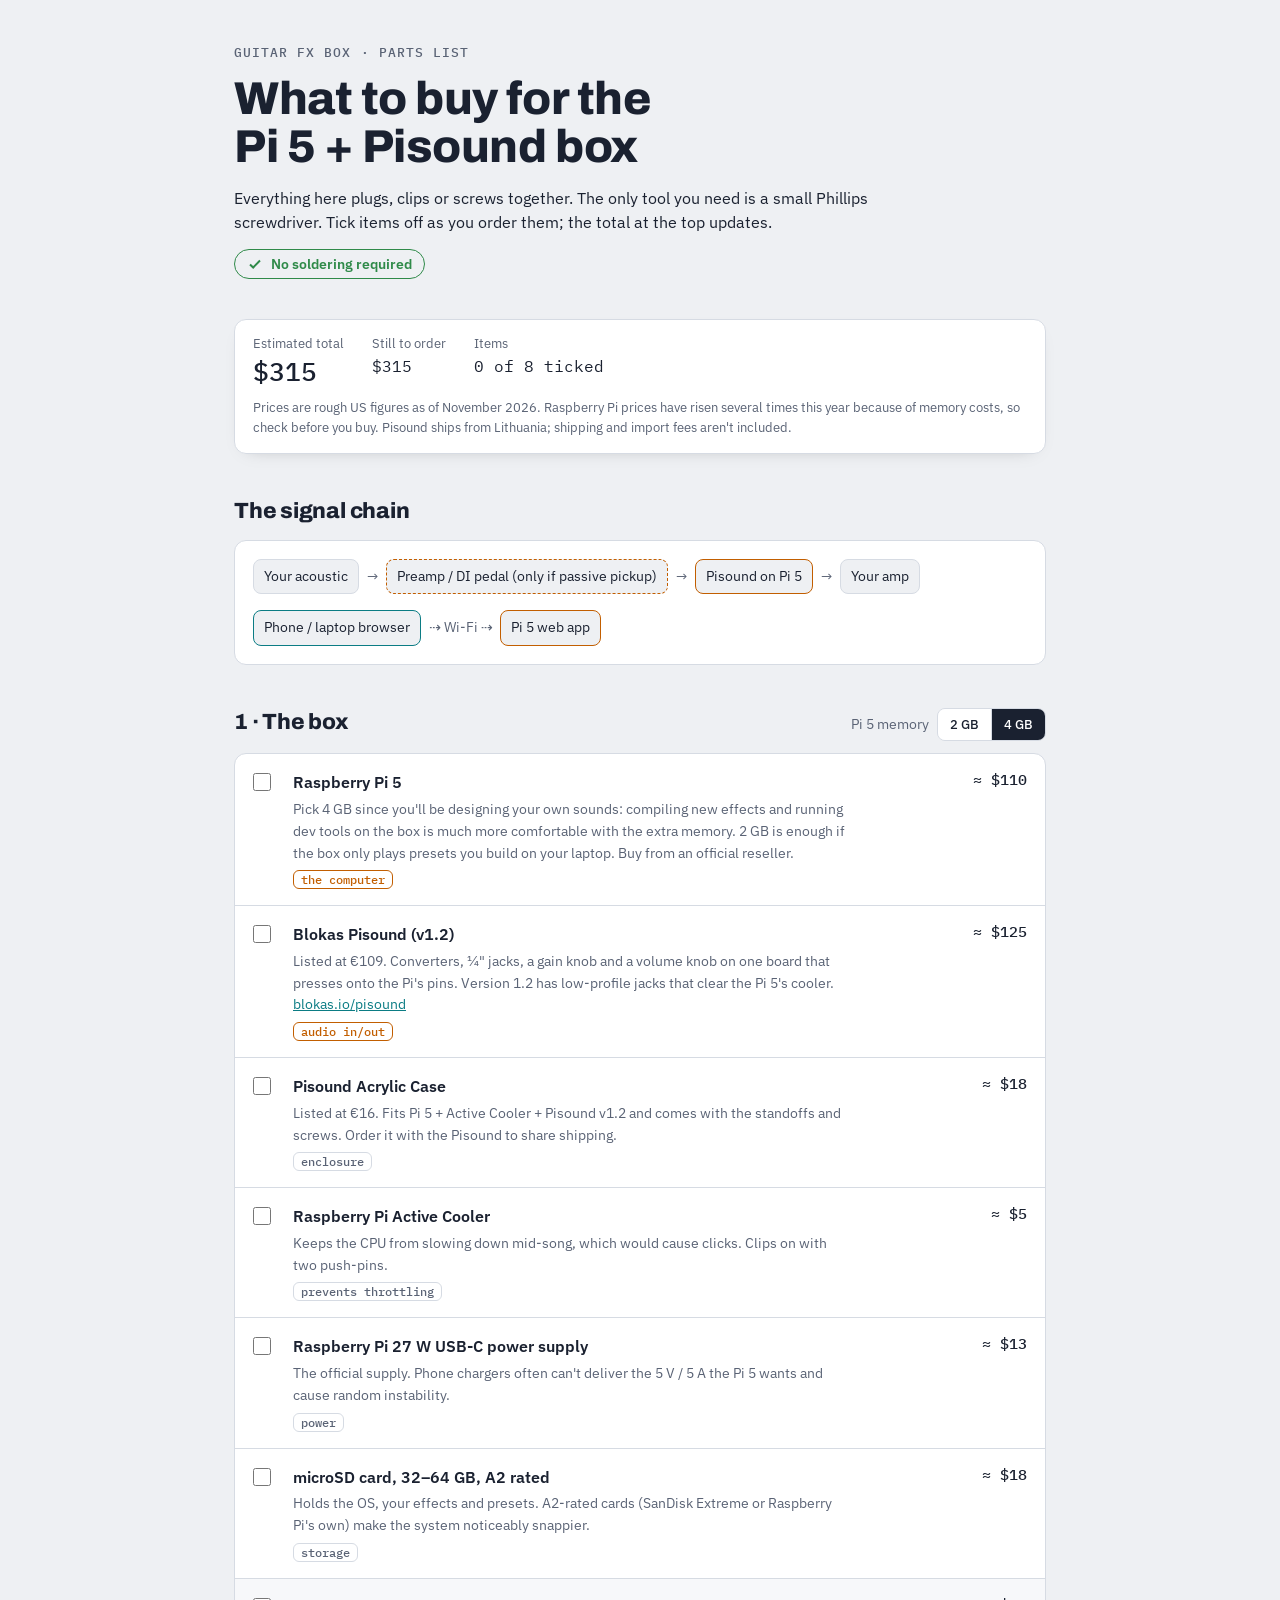
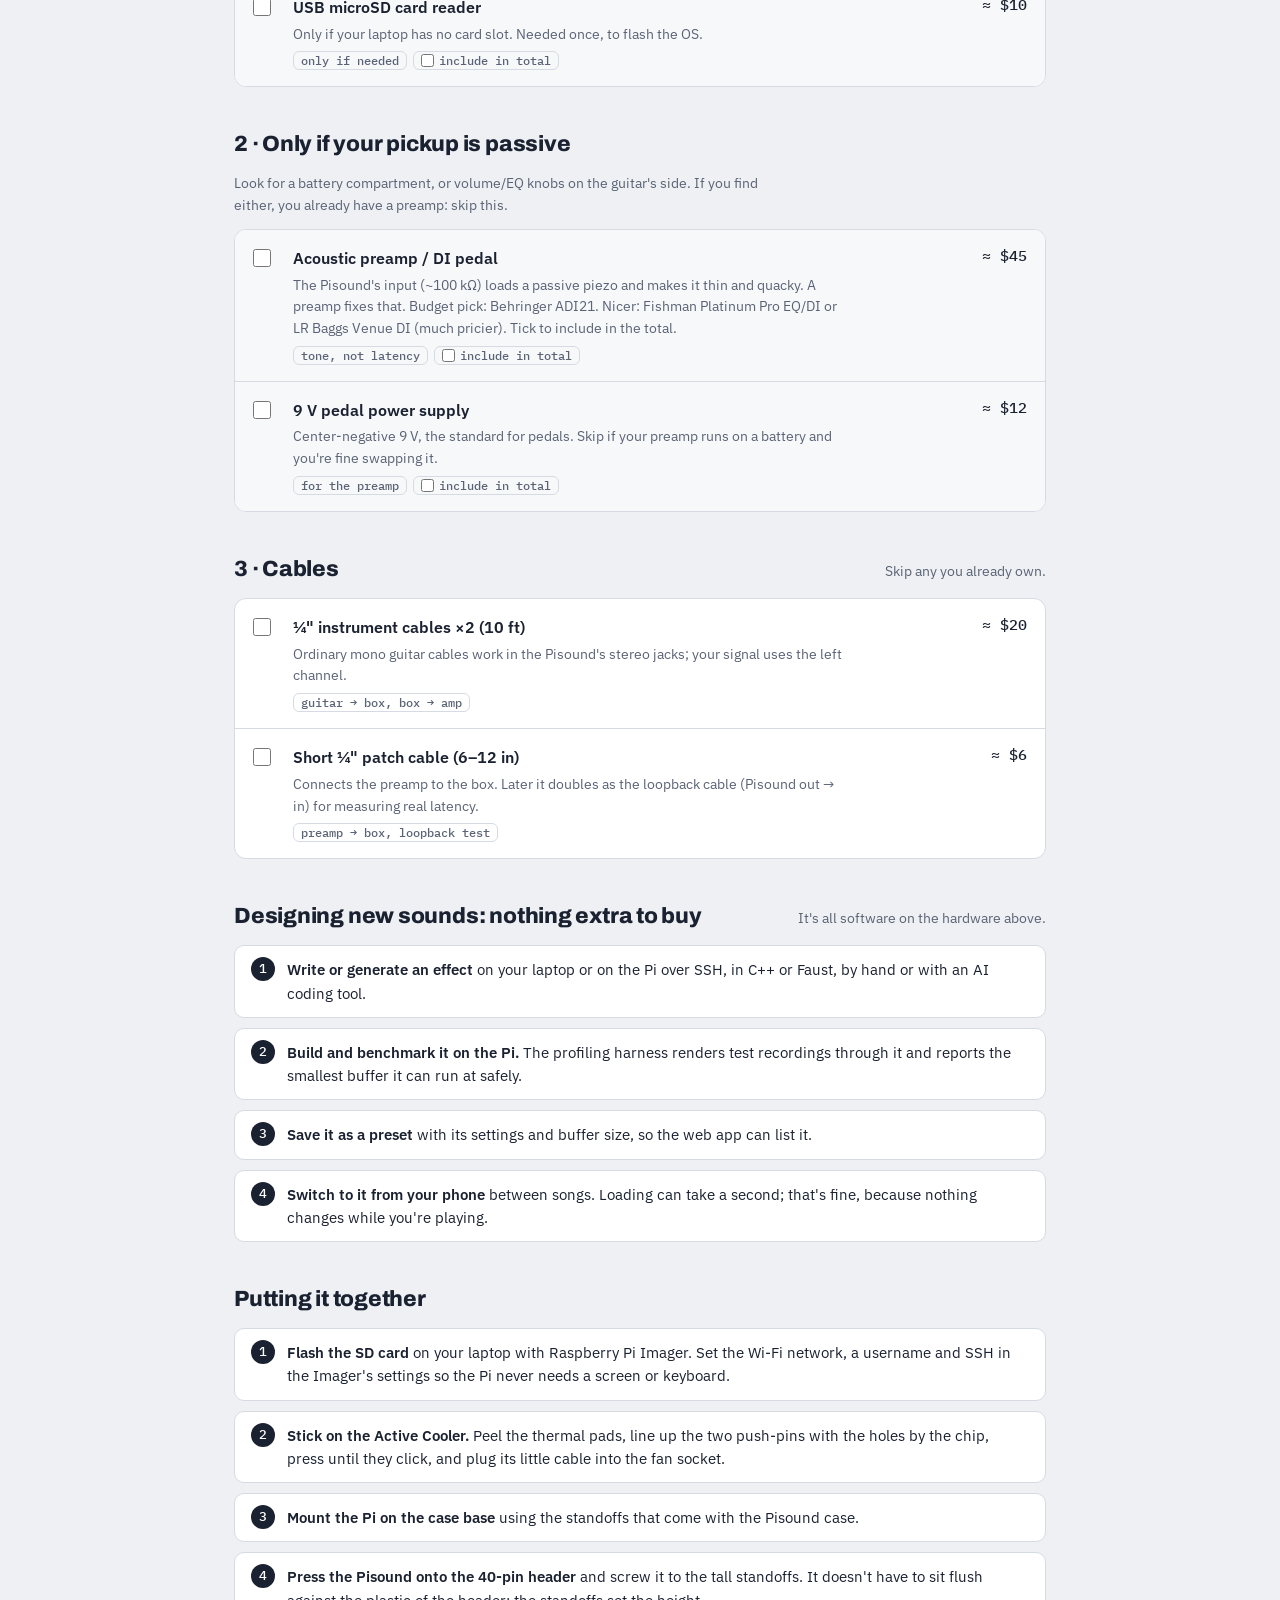
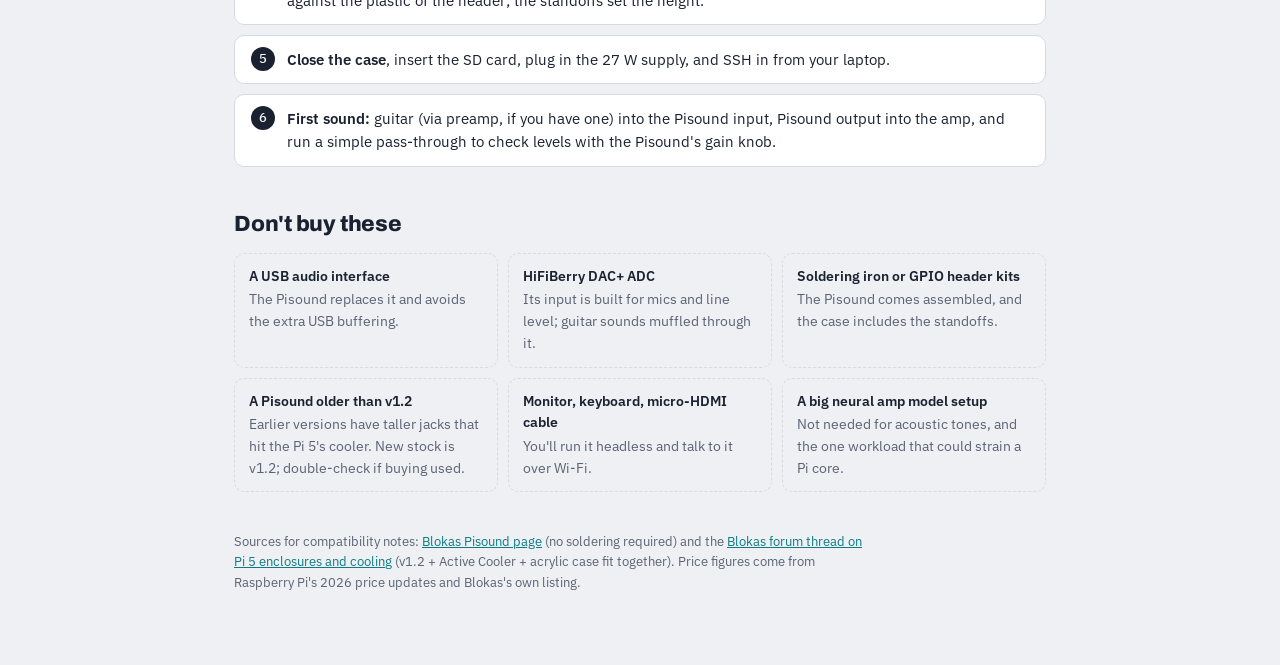
==== explainers/shopping-list.html @ a65448cc "Add planning explainer pages (latency, effect compute cost, shopping list) Co-Authored-By: Claude Op" ====
<!DOCTYPE html>
<html lang="en">
<head>
<meta charset="utf-8">
<meta name="viewport" content="width=device-width, initial-scale=1">
<title>Guitar FX Box Shopping List</title>
<link rel="preconnect" href="https://fonts.googleapis.com">
<link rel="preconnect" href="https://fonts.gstatic.com" crossorigin>
<link href="https://fonts.googleapis.com/css2?family=Archivo:wght@600;800&family=IBM+Plex+Mono:wght@400;500&family=IBM+Plex+Sans:wght@400;500;600&display=swap" rel="stylesheet">
<style>
/* Layout idea: a parts list / bill of materials. One column, grouped rows with a check-off box,
   a running total pinned at the top. Same palette as the latency notes: amber = signal path. */
:root {
  --bg: #eef0f3;
  --panel: #ffffff;
  --ink: #1a2130;
  --mute: #5a6375;
  --rule: #d6dbe3;
  --signal: #c25e00;
  --control: #0b7c84;
  --good: #2f8a49;
  --bad: #c62f2f;
  --display: "Archivo", "Helvetica Neue", Arial, sans-serif;
  --body: "IBM Plex Sans", "Segoe UI", system-ui, sans-serif;
  --mono: "IBM Plex Mono", ui-monospace, Menlo, monospace;
  color-scheme: light;
}
@media (prefers-color-scheme: dark) {
  :root:not([data-theme="light"]) {
    --bg: #10141b; --panel: #171d27; --ink: #e6e9ef; --mute: #98a1b3; --rule: #2a3242;
    --signal: #f29b38; --control: #42c3cb; --good: #6cc784; --bad: #ff6b6b; color-scheme: dark;
  }
}
:root[data-theme="dark"] {
  --bg: #10141b; --panel: #171d27; --ink: #e6e9ef; --mute: #98a1b3; --rule: #2a3242;
  --signal: #f29b38; --control: #42c3cb; --good: #6cc784; --bad: #ff6b6b; color-scheme: dark;
}
* { box-sizing: border-box; }
html, body { margin: 0; }
body { background: var(--bg); color: var(--ink); font: 16px/1.55 var(--body); -webkit-font-smoothing: antialiased; }
main { max-width: 860px; margin: 0 auto; padding: 44px 24px 72px; display: grid; gap: 40px; }
@media (max-width: 520px) { main { padding: 26px 16px 56px; gap: 32px; } }
h1, h2 { font-family: var(--display); margin: 0; text-wrap: balance; letter-spacing: -0.01em; }
h1 { font-size: clamp(32px, 5.5vw, 46px); font-weight: 800; line-height: 1.05; }
h2 { font-size: 22px; font-weight: 800; }
p { margin: 0; max-width: 66ch; }
.kicker { font: 500 13px var(--mono); color: var(--mute); text-transform: uppercase; letter-spacing: .08em; }
.mono { font-family: var(--mono); font-variant-numeric: tabular-nums; }
header { display: grid; gap: 14px; }
.badge {
  display: inline-flex; align-items: center; gap: 8px; width: fit-content;
  font: 600 14px var(--body); color: var(--good);
  border: 1.5px solid var(--good); border-radius: 999px; padding: 5px 12px;
}
.badge svg { width: 16px; height: 16px; }

.summary {
  position: sticky; top: 0; z-index: 2;
  background: var(--panel); border: 1px solid var(--rule); border-radius: 12px;
  padding: 14px 18px; display: flex; flex-wrap: wrap; gap: 10px 28px; align-items: baseline;
  box-shadow: 0 6px 18px -14px rgba(0,0,0,.35);
}
.summary .total { font: 500 26px var(--mono); }
.summary .lbl { font-size: 13px; color: var(--mute); }
.summary .stat { display: grid; }
.summary .note { font-size: 13px; color: var(--mute); flex-basis: 100%; }

section { display: grid; gap: 12px; }
.sec-head { display: flex; justify-content: space-between; align-items: baseline; gap: 12px; flex-wrap: wrap; }
.sec-head p { font-size: 14px; color: var(--mute); }
.list { background: var(--panel); border: 1px solid var(--rule); border-radius: 12px; overflow: hidden; }
.item {
  display: grid; grid-template-columns: 26px 1fr auto; gap: 4px 14px; padding: 16px 18px;
  border-top: 1px solid var(--rule); align-items: start;
}
.item:first-child { border-top: 0; }
.item input { width: 18px; height: 18px; margin: 3px 0 0; accent-color: var(--signal); cursor: pointer; }
.item .name { font-weight: 600; }
.item .name label { cursor: pointer; }
.item .price { font: 500 15px var(--mono); text-align: right; white-space: nowrap; font-variant-numeric: tabular-nums; }
.item .why { grid-column: 2 / 4; font-size: 14px; color: var(--mute); max-width: 70ch; }
.item .why a { color: var(--control); }
.item .tags { grid-column: 2 / 4; display: flex; flex-wrap: wrap; gap: 6px; margin-top: 2px; }
.tag { font: 500 12px var(--mono); border: 1px solid var(--rule); border-radius: 6px; padding: 1px 7px; color: var(--mute); }
.tag.key { color: var(--signal); border-color: var(--signal); }
.item.bought .name, .item.bought .price { text-decoration: line-through; color: var(--mute); }
.item.optional { background: color-mix(in srgb, var(--bg) 45%, var(--panel)); }

.choice { display: flex; gap: 8px; flex-wrap: wrap; align-items: center; font-size: 14px; color: var(--mute); }
.seg { display: inline-flex; border: 1px solid var(--rule); border-radius: 8px; overflow: hidden; }
.seg button { font: 500 13px var(--body); color: var(--ink); background: var(--panel); border: 0; border-right: 1px solid var(--rule); padding: 7px 12px; cursor: pointer; }
.seg button:last-child { border-right: 0; }
.seg button[aria-pressed="true"] { background: var(--ink); color: var(--panel); }
button:focus-visible, input:focus-visible, a:focus-visible { outline: 2px solid var(--control); outline-offset: 2px; }

.chain {
  background: var(--panel); border: 1px solid var(--rule); border-radius: 12px; padding: 18px;
  display: flex; flex-wrap: wrap; align-items: center; gap: 8px; font-size: 14px;
}
.node { border: 1.5px solid var(--rule); border-radius: 8px; padding: 6px 10px; background: var(--bg); white-space: nowrap; }
.node.buy { border-color: var(--signal); }
.node.opt { border-style: dashed; border-color: var(--signal); }
.arrow { color: var(--mute); }

ol.steps { margin: 0; padding: 0; list-style: none; counter-reset: s; display: grid; gap: 10px; }
ol.steps li {
  counter-increment: s; background: var(--panel); border: 1px solid var(--rule); border-radius: 10px;
  padding: 12px 16px 12px 52px; position: relative; font-size: 15px;
}
ol.steps li::before {
  content: counter(s); position: absolute; left: 16px; top: 11px; width: 24px; height: 24px; border-radius: 50%;
  background: var(--ink); color: var(--panel); font: 500 13px/24px var(--mono); text-align: center;
}
ol.steps b { font-weight: 600; }
.skip { display: grid; grid-template-columns: repeat(auto-fit, minmax(240px, 1fr)); gap: 10px; }
.skip div { border: 1px dashed var(--rule); border-radius: 10px; padding: 12px 14px; font-size: 14px; color: var(--mute); }
.skip b { color: var(--ink); display: block; font-weight: 600; margin-bottom: 2px; }
footer { font-size: 13px; color: var(--mute); max-width: 80ch; }
footer a { color: var(--control); }
@media (prefers-reduced-motion: no-preference) { .item { transition: background .2s; } }
</style>
</head>
<body>
<main>

<header>
  <div class="kicker">Guitar FX box · parts list</div>
  <h1>What to buy for the Pi 5 + Pisound box</h1>
  <p>Everything here plugs, clips or screws together. The only tool you need is a small Phillips screwdriver. Tick items off as you order them; the total at the top updates.</p>
  <span class="badge"><svg viewBox="0 0 16 16" fill="none" stroke="currentColor" stroke-width="2"><path d="M3 8.5l3.2 3L13 4.5"/></svg>No soldering required</span>
</header>

<div class="summary" aria-live="polite">
  <div class="stat"><span class="lbl">Estimated total</span><span class="total" id="total">$0</span></div>
  <div class="stat"><span class="lbl">Still to order</span><span class="mono" id="left">$0</span></div>
  <div class="stat"><span class="lbl">Items</span><span class="mono" id="count">0 of 0 ticked</span></div>
  <span class="note">Prices are rough US figures as of November 2026. Raspberry Pi prices have risen several times this year because of memory costs, so check before you buy. Pisound ships from Lithuania; shipping and import fees aren't included.</span>
</div>

<section>
  <div class="sec-head"><h2>The signal chain</h2></div>
  <div class="chain" aria-label="Signal chain">
    <span class="node">Your acoustic</span><span class="arrow">→</span>
    <span class="node opt">Preamp / DI pedal (only if passive pickup)</span><span class="arrow">→</span>
    <span class="node buy">Pisound on Pi 5</span><span class="arrow">→</span>
    <span class="node">Your amp</span>
    <span class="arrow" style="flex-basis:100%"></span>
    <span class="node" style="border-color:var(--control)">Phone / laptop browser</span><span class="arrow">⇢ Wi-Fi ⇢</span><span class="node buy">Pi 5 web app</span>
  </div>
</section>

<section>
  <div class="sec-head">
    <h2>1 · The box</h2>
    <div class="choice"><span>Pi 5 memory</span>
      <div class="seg" id="ram" role="group" aria-label="Raspberry Pi 5 memory size">
        <button type="button" data-ram="2" aria-pressed="false">2 GB</button>
        <button type="button" data-ram="4" aria-pressed="true">4 GB</button>
      </div>
    </div>
  </div>
  <div class="list" id="core"></div>
</section>

<section>
  <div class="sec-head">
    <h2>2 · Only if your pickup is passive</h2>
    <p>Look for a battery compartment, or volume/EQ knobs on the guitar's side. If you find either, you already have a preamp: skip this.</p>
  </div>
  <div class="list" id="pre"></div>
</section>

<section>
  <div class="sec-head"><h2>3 · Cables</h2><p>Skip any you already own.</p></div>
  <div class="list" id="cables"></div>
</section>

<section>
  <div class="sec-head"><h2>Designing new sounds: nothing extra to buy</h2><p>It's all software on the hardware above.</p></div>
  <ol class="steps">
    <li><b>Write or generate an effect</b> on your laptop or on the Pi over SSH, in C++ or Faust, by hand or with an AI coding tool.</li>
    <li><b>Build and benchmark it on the Pi.</b> The profiling harness renders test recordings through it and reports the smallest buffer it can run at safely.</li>
    <li><b>Save it as a preset</b> with its settings and buffer size, so the web app can list it.</li>
    <li><b>Switch to it from your phone</b> between songs. Loading can take a second; that's fine, because nothing changes while you're playing.</li>
  </ol>
</section>

<section>
  <div class="sec-head"><h2>Putting it together</h2></div>
  <ol class="steps">
    <li><b>Flash the SD card</b> on your laptop with Raspberry Pi Imager. Set the Wi-Fi network, a username and SSH in the Imager's settings so the Pi never needs a screen or keyboard.</li>
    <li><b>Stick on the Active Cooler.</b> Peel the thermal pads, line up the two push-pins with the holes by the chip, press until they click, and plug its little cable into the fan socket.</li>
    <li><b>Mount the Pi on the case base</b> using the standoffs that come with the Pisound case.</li>
    <li><b>Press the Pisound onto the 40-pin header</b> and screw it to the tall standoffs. It doesn't have to sit flush against the plastic of the header; the standoffs set the height.</li>
    <li><b>Close the case</b>, insert the SD card, plug in the 27 W supply, and SSH in from your laptop.</li>
    <li><b>First sound:</b> guitar (via preamp, if you have one) into the Pisound input, Pisound output into the amp, and run a simple pass-through to check levels with the Pisound's gain knob.</li>
  </ol>
</section>

<section>
  <div class="sec-head"><h2>Don't buy these</h2></div>
  <div class="skip">
    <div><b>A USB audio interface</b>The Pisound replaces it and avoids the extra USB buffering.</div>
    <div><b>HiFiBerry DAC+ ADC</b>Its input is built for mics and line level; guitar sounds muffled through it.</div>
    <div><b>Soldering iron or GPIO header kits</b>The Pisound comes assembled, and the case includes the standoffs.</div>
    <div><b>A Pisound older than v1.2</b>Earlier versions have taller jacks that hit the Pi 5's cooler. New stock is v1.2; double-check if buying used.</div>
    <div><b>Monitor, keyboard, micro-HDMI cable</b>You'll run it headless and talk to it over Wi-Fi.</div>
    <div><b>A big neural amp model setup</b>Not needed for acoustic tones, and the one workload that could strain a Pi core.</div>
  </div>
</section>

<footer>Sources for compatibility notes: <a href="https://blokas.io/pisound/">Blokas Pisound page</a> (no soldering required) and the <a href="https://community.blokas.io/t/pisound-pi-5-whats-the-latest-on-enclosures-and-cooling/5827">Blokas forum thread on Pi 5 enclosures and cooling</a> (v1.2 + Active Cooler + acrylic case fit together). Price figures come from Raspberry Pi's 2026 price updates and Blokas's own listing.</footer>
</main>

<script>
(() => {
  const ITEMS = {
    core: [
      { id: 'pi', name: 'Raspberry Pi 5', price: { 2: 77.5, 4: 110 }, tags: ['the computer', 'key'],
        why: 'Pick 4 GB since you\'ll be designing your own sounds: compiling new effects and running dev tools on the box is much more comfortable with the extra memory. 2 GB is enough if the box only plays presets you build on your laptop. Buy from an official reseller.' },
      { id: 'pisound', name: 'Blokas Pisound (v1.2)', price: 125, tags: ['audio in/out', 'key'],
        why: 'Listed at €109. Converters, ¼" jacks, a gain knob and a volume knob on one board that presses onto the Pi\'s pins. Version 1.2 has low-profile jacks that clear the Pi 5\'s cooler. <a href="https://blokas.io/pisound/">blokas.io/pisound</a>' },
      { id: 'case', name: 'Pisound Acrylic Case', price: 18, tags: ['enclosure'],
        why: 'Listed at €16. Fits Pi 5 + Active Cooler + Pisound v1.2 and comes with the standoffs and screws. Order it with the Pisound to share shipping.' },
      { id: 'cooler', name: 'Raspberry Pi Active Cooler', price: 5, tags: ['prevents throttling'],
        why: 'Keeps the CPU from slowing down mid-song, which would cause clicks. Clips on with two push-pins.' },
      { id: 'psu', name: 'Raspberry Pi 27 W USB-C power supply', price: 13, tags: ['power'],
        why: 'The official supply. Phone chargers often can\'t deliver the 5 V / 5 A the Pi 5 wants and cause random instability.' },
      { id: 'sd', name: 'microSD card, 32–64 GB, A2 rated', price: 18, tags: ['storage'],
        why: 'Holds the OS, your effects and presets. A2-rated cards (SanDisk Extreme or Raspberry Pi\'s own) make the system noticeably snappier.' },
      { id: 'reader', name: 'USB microSD card reader', price: 10, tags: ['only if needed'], optional: true,
        why: 'Only if your laptop has no card slot. Needed once, to flash the OS.' }
    ],
    pre: [
      { id: 'preamp', name: 'Acoustic preamp / DI pedal', price: 45, tags: ['tone, not latency'], optional: true, off: true,
        why: 'The Pisound\'s input (~100 kΩ) loads a passive piezo and makes it thin and quacky. A preamp fixes that. Budget pick: Behringer ADI21. Nicer: Fishman Platinum Pro EQ/DI or LR Baggs Venue DI (much pricier). Tick to include in the total.' },
      { id: 'pedalpsu', name: '9 V pedal power supply', price: 12, tags: ['for the preamp'], optional: true, off: true,
        why: 'Center-negative 9 V, the standard for pedals. Skip if your preamp runs on a battery and you\'re fine swapping it.' }
    ],
    cables: [
      { id: 'inst', name: '¼" instrument cables ×2 (10 ft)', price: 20, tags: ['guitar → box, box → amp'],
        why: 'Ordinary mono guitar cables work in the Pisound\'s stereo jacks; your signal uses the left channel.' },
      { id: 'patch', name: 'Short ¼" patch cable (6–12 in)', price: 6, tags: ['preamp → box, loopback test'],
        why: 'Connects the preamp to the box. Later it doubles as the loopback cable (Pisound out → in) for measuring real latency.' }
    ]
  };

  let ram = 4;
  let state = {};
  try { state = JSON.parse(localStorage.getItem('fxbox-shop') || '{}'); } catch (e) { state = {}; }
  try { const r = localStorage.getItem('fxbox-ram'); if (r) ram = +r; } catch (e) {}
  const save = () => { try { localStorage.setItem('fxbox-shop', JSON.stringify(state)); localStorage.setItem('fxbox-ram', String(ram)); } catch (e) {} };

  const priceOf = it => typeof it.price === 'object' ? it.price[ram] : it.price;
  const money = v => '$' + (Math.round(v * 100) / 100).toFixed(v % 1 ? 2 : 0);

  // included: optional items with off:true are excluded from the total unless ticked as "include"
  function included(it) {
    if (it.off) return !!(state[it.id] && state[it.id].inc);
    if (it.id === 'reader') return !!(state[it.id] && state[it.id].inc);
    return true;
  }

  function render() {
    for (const [sec, items] of Object.entries(ITEMS)) {
      const el = document.getElementById(sec); el.innerHTML = '';
      for (const it of items) {
        const st = state[it.id] || {};
        const row = document.createElement('div');
        row.className = 'item' + (st.bought ? ' bought' : '') + (it.optional ? ' optional' : '');
        const tags = it.tags.filter(t => t !== 'key').map(t => `<span class="tag${it.tags.includes('key') ? ' key' : ''}">${t}</span>`).join('');
        const incCtl = it.optional
          ? `<span class="tag" style="cursor:pointer"><label><input type="checkbox" data-inc="${it.id}" ${st.inc ? 'checked' : ''} style="width:13px;height:13px;margin:0 5px 0 0;vertical-align:-2px">include in total</label></span>`
          : '';
        row.innerHTML = `
          <input type="checkbox" id="b-${it.id}" data-bought="${it.id}" ${st.bought ? 'checked' : ''} aria-label="Bought: ${it.name}">
          <div class="name"><label for="b-${it.id}">${it.name}</label></div>
          <div class="price">≈ ${money(priceOf(it))}</div>
          <div class="why">${it.why}</div>
          <div class="tags">${tags}${incCtl}</div>`;
        el.appendChild(row);
      }
    }
    document.querySelectorAll('[data-bought]').forEach(cb => cb.addEventListener('change', e => {
      const id = e.target.dataset.bought; state[id] = Object.assign({}, state[id], { bought: e.target.checked });
      // ticking an optional item as bought also includes it
      if (e.target.checked) state[id].inc = true;
      save(); render();
    }));
    document.querySelectorAll('[data-inc]').forEach(cb => cb.addEventListener('change', e => {
      const id = e.target.dataset.inc; state[id] = Object.assign({}, state[id], { inc: e.target.checked }); save(); totals();
    }));
    totals();
  }

  function totals() {
    let tot = 0, left = 0, n = 0, done = 0;
    for (const items of Object.values(ITEMS)) for (const it of items) {
      if (!included(it)) continue;
      const p = priceOf(it); tot += p; n++;
      if (state[it.id] && state[it.id].bought) done++; else left += p;
    }
    document.getElementById('total').textContent = money(tot);
    document.getElementById('left').textContent = money(left);
    document.getElementById('count').textContent = `${done} of ${n} ticked`;
  }

  const seg = document.getElementById('ram');
  const syncSeg = () => seg.querySelectorAll('button').forEach(b => b.setAttribute('aria-pressed', String(+b.dataset.ram === ram)));
  seg.querySelectorAll('button').forEach(b => b.addEventListener('click', () => { ram = +b.dataset.ram; syncSeg(); save(); render(); }));
  syncSeg(); render();
})();
</script>
</body>
</html>
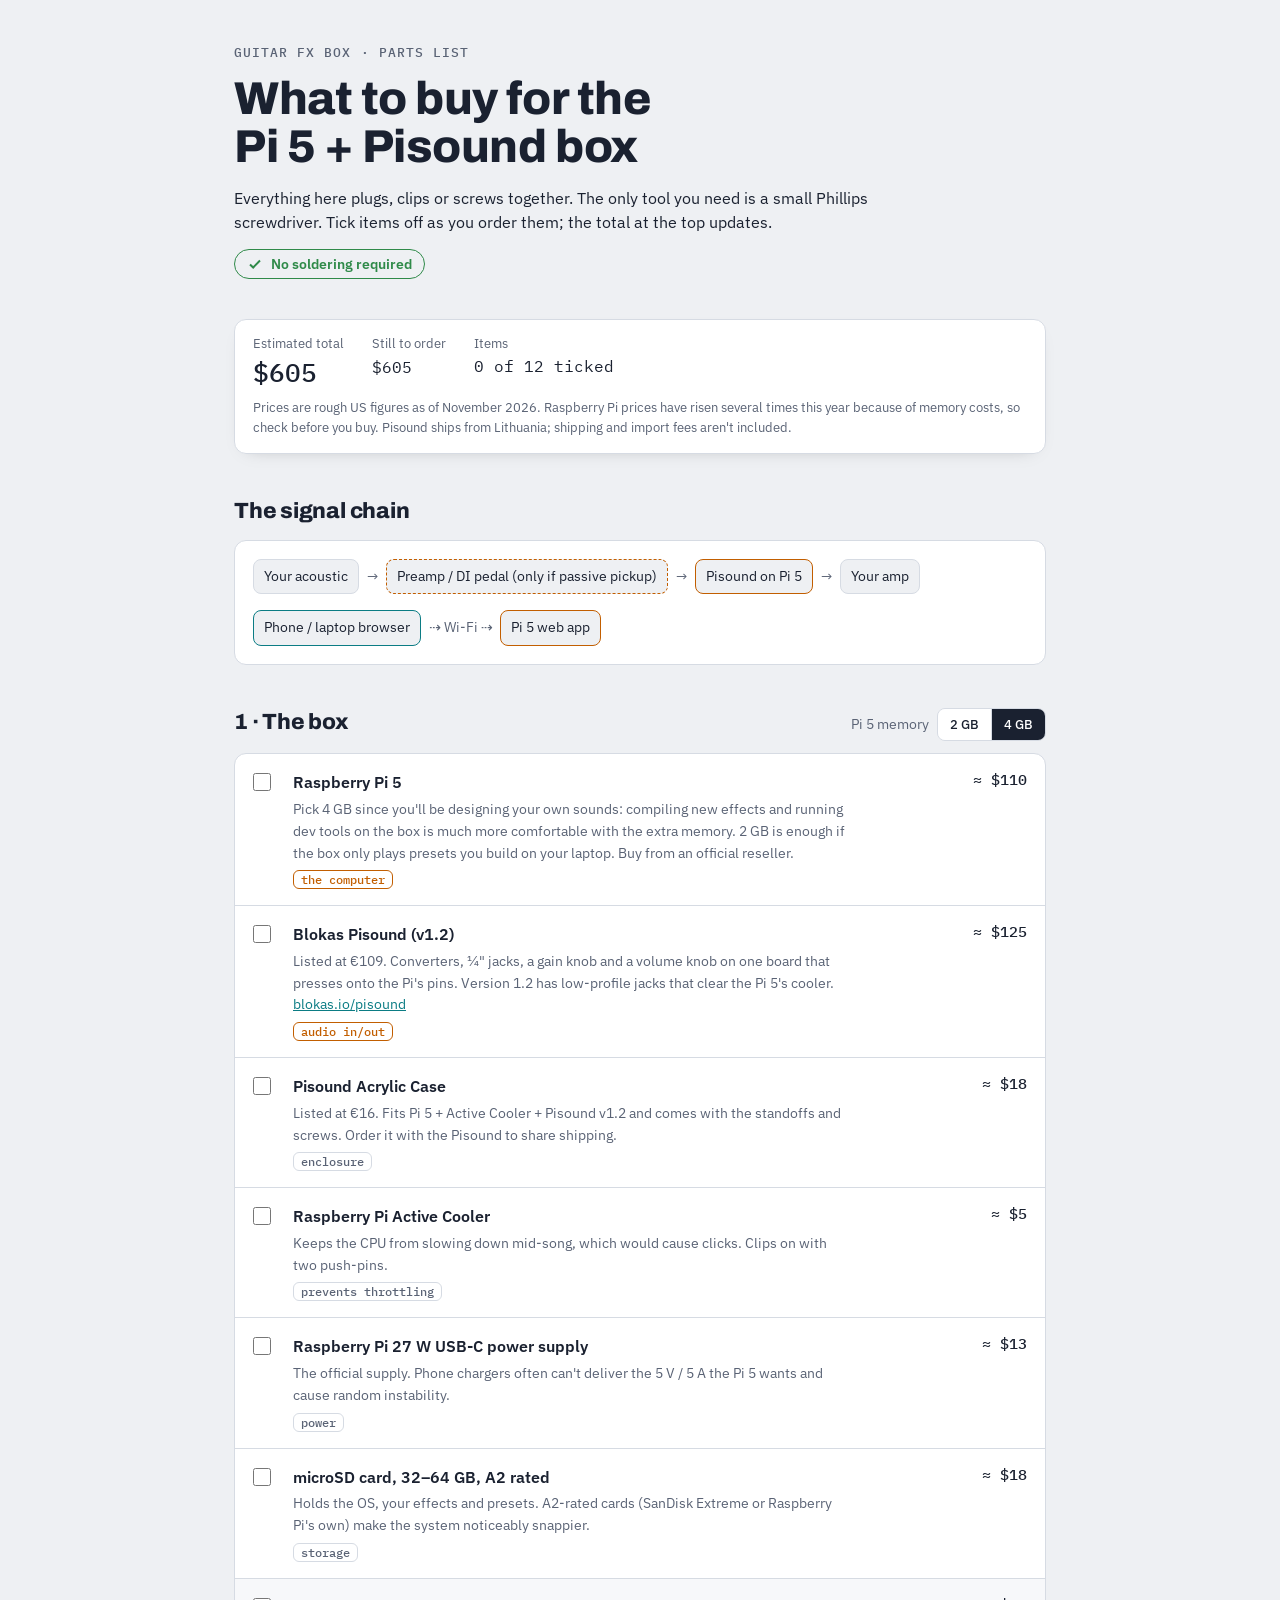
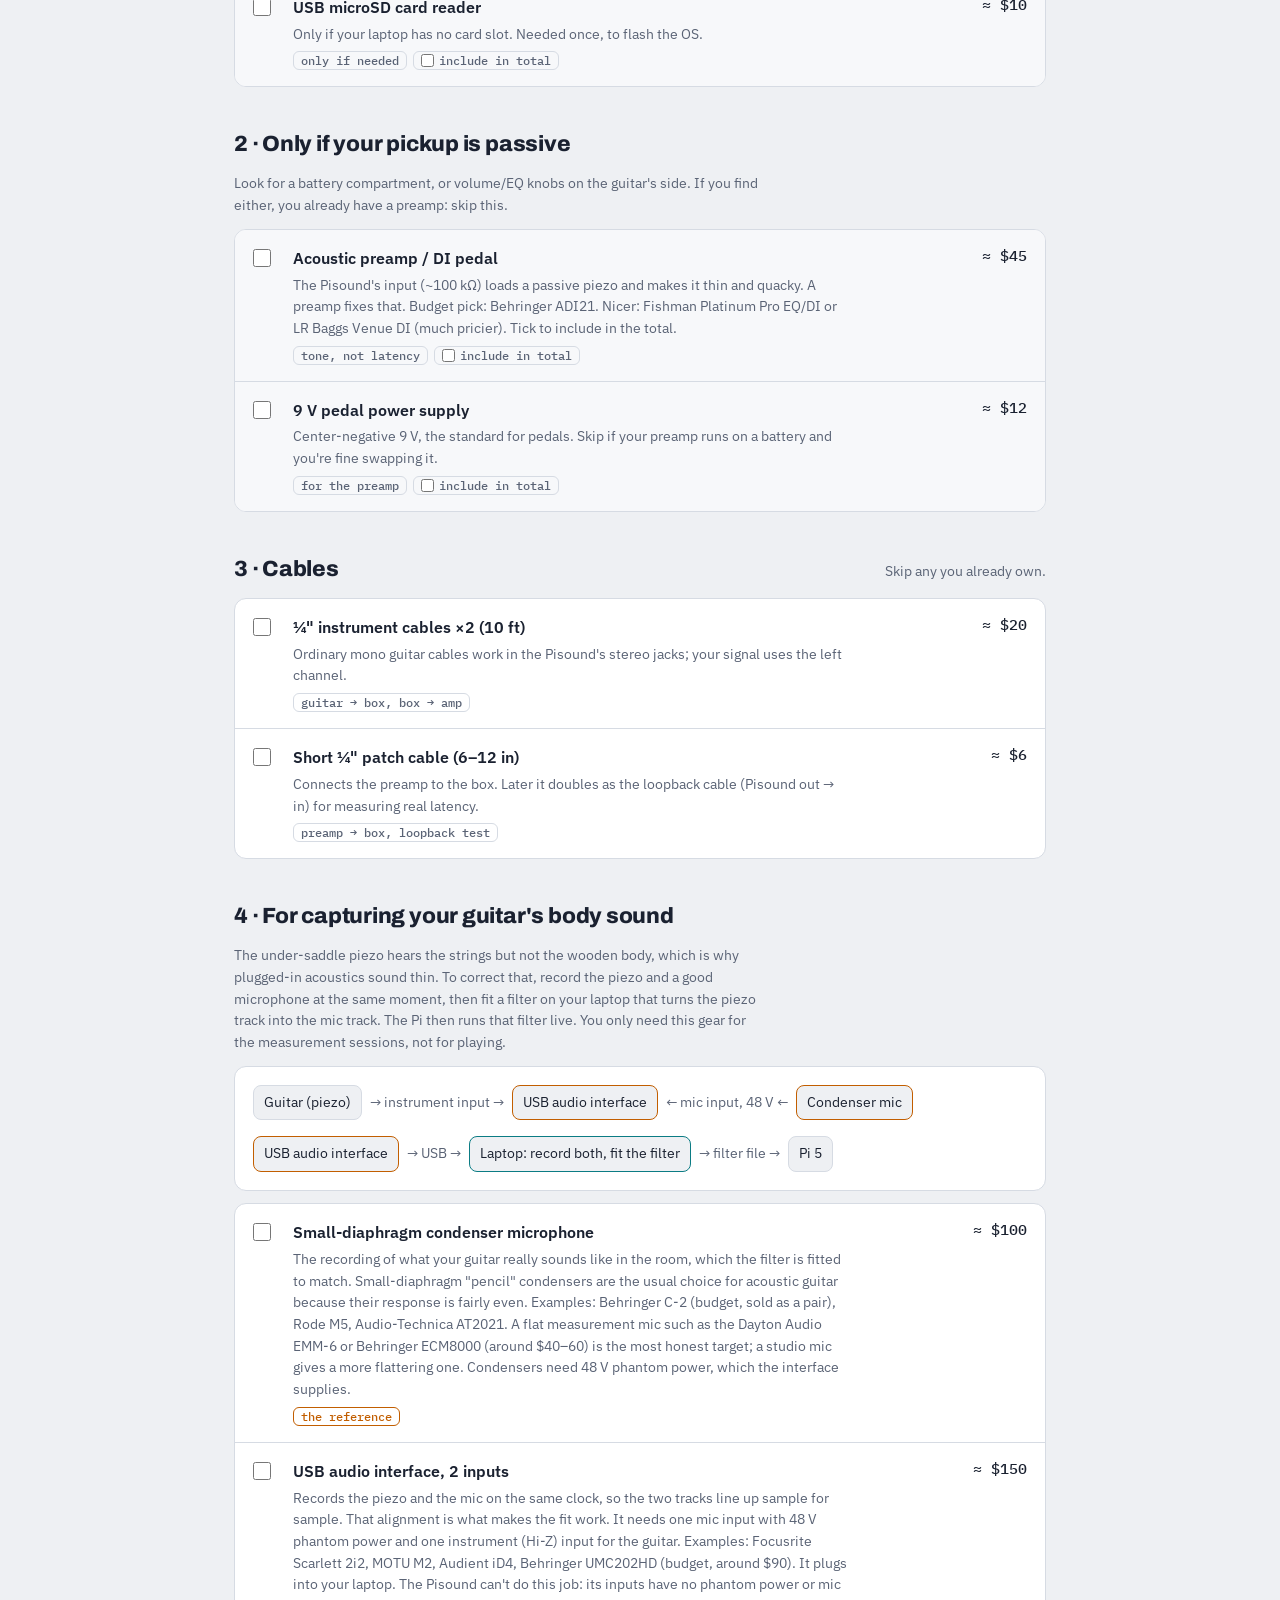
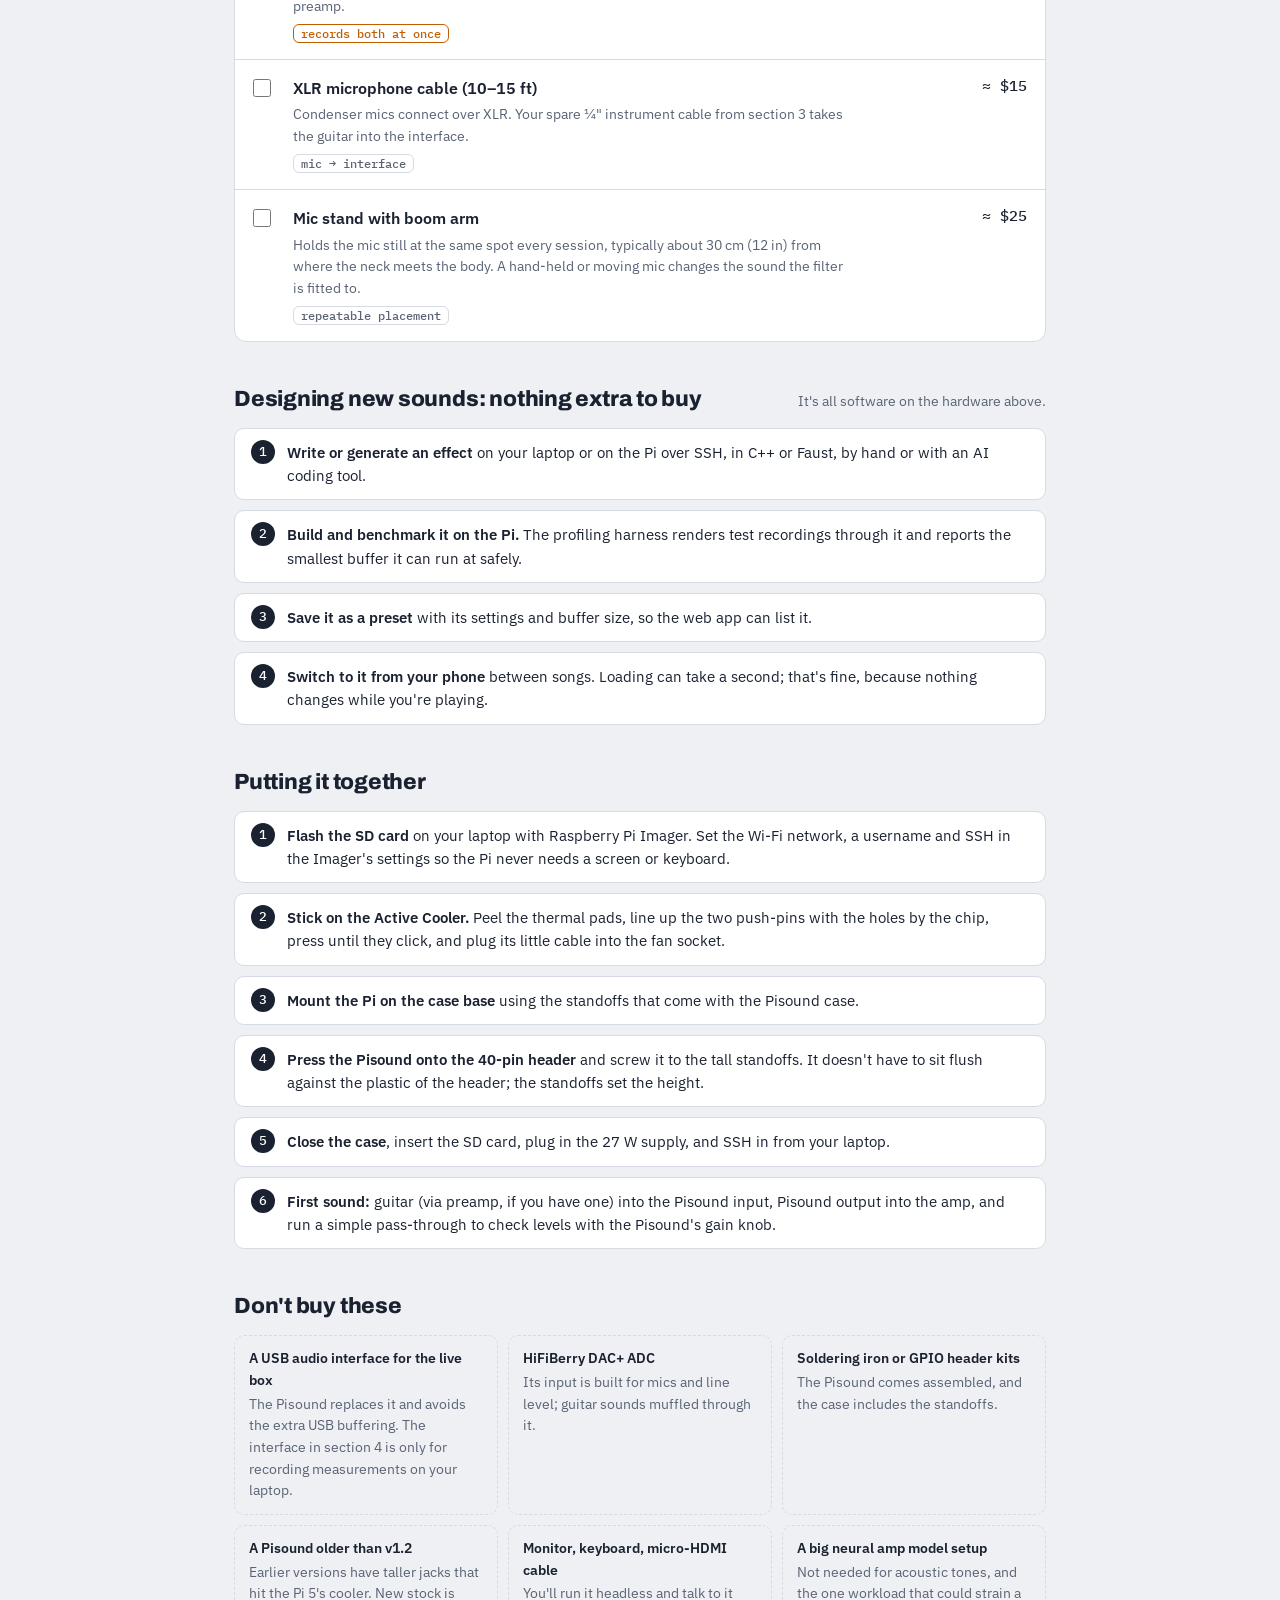
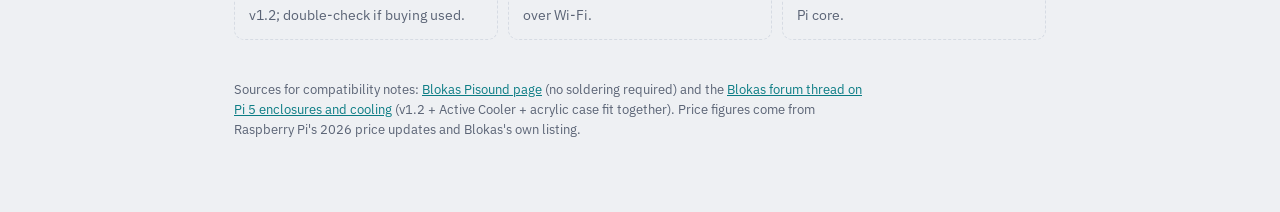
==== commit 75bf9e4c: "Add explainer pages and an explainers index New pages: feedback-unrolled (recursion, impulse and fre" ====
--- a/explainers/shopping-list.html
+++ b/explainers/shopping-list.html
@@ -176,6 +176,23 @@
 </section>
 
 <section>
+  <div class="sec-head">
+    <h2>4 · For capturing your guitar's body sound</h2>
+    <p>The under-saddle piezo hears the strings but not the wooden body, which is why plugged-in acoustics sound thin. To correct that, record the piezo and a good microphone at the same moment, then fit a filter on your laptop that turns the piezo track into the mic track. The Pi then runs that filter live. You only need this gear for the measurement sessions, not for playing.</p>
+  </div>
+  <div class="chain" aria-label="Measurement setup">
+    <span class="node">Guitar (piezo)</span><span class="arrow">→ instrument input →</span>
+    <span class="node buy">USB audio interface</span><span class="arrow">←  mic input, 48 V ←</span>
+    <span class="node buy">Condenser mic</span>
+    <span class="arrow" style="flex-basis:100%"></span>
+    <span class="node buy">USB audio interface</span><span class="arrow">→ USB →</span>
+    <span class="node" style="border-color:var(--control)">Laptop: record both, fit the filter</span><span class="arrow">→ filter file →</span>
+    <span class="node">Pi 5</span>
+  </div>
+  <div class="list" id="measure"></div>
+</section>
+
+<section>
   <div class="sec-head"><h2>Designing new sounds: nothing extra to buy</h2><p>It's all software on the hardware above.</p></div>
   <ol class="steps">
     <li><b>Write or generate an effect</b> on your laptop or on the Pi over SSH, in C++ or Faust, by hand or with an AI coding tool.</li>
@@ -200,7 +217,7 @@
 <section>
   <div class="sec-head"><h2>Don't buy these</h2></div>
   <div class="skip">
-    <div><b>A USB audio interface</b>The Pisound replaces it and avoids the extra USB buffering.</div>
+    <div><b>A USB audio interface for the live box</b>The Pisound replaces it and avoids the extra USB buffering. The interface in section 4 is only for recording measurements on your laptop.</div>
     <div><b>HiFiBerry DAC+ ADC</b>Its input is built for mics and line level; guitar sounds muffled through it.</div>
     <div><b>Soldering iron or GPIO header kits</b>The Pisound comes assembled, and the case includes the standoffs.</div>
     <div><b>A Pisound older than v1.2</b>Earlier versions have taller jacks that hit the Pi 5's cooler. New stock is v1.2; double-check if buying used.</div>
@@ -242,6 +259,16 @@
         why: 'Ordinary mono guitar cables work in the Pisound\'s stereo jacks; your signal uses the left channel.' },
       { id: 'patch', name: 'Short ¼" patch cable (6–12 in)', price: 6, tags: ['preamp → box, loopback test'],
         why: 'Connects the preamp to the box. Later it doubles as the loopback cable (Pisound out → in) for measuring real latency.' }
+    ],
+    measure: [
+      { id: 'mic', name: 'Small-diaphragm condenser microphone', price: 100, tags: ['the reference', 'key'],
+        why: 'The recording of what your guitar really sounds like in the room, which the filter is fitted to match. Small-diaphragm "pencil" condensers are the usual choice for acoustic guitar because their response is fairly even. Examples: Behringer C-2 (budget, sold as a pair), Rode M5, Audio-Technica AT2021. A flat measurement mic such as the Dayton Audio EMM-6 or Behringer ECM8000 (around $40–60) is the most honest target; a studio mic gives a more flattering one. Condensers need 48 V phantom power, which the interface supplies.' },
+      { id: 'iface', name: 'USB audio interface, 2 inputs', price: 150, tags: ['records both at once', 'key'],
+        why: 'Records the piezo and the mic on the same clock, so the two tracks line up sample for sample. That alignment is what makes the fit work. It needs one mic input with 48 V phantom power and one instrument (Hi-Z) input for the guitar. Examples: Focusrite Scarlett 2i2, MOTU M2, Audient iD4, Behringer UMC202HD (budget, around $90). It plugs into your laptop. The Pisound can\'t do this job: its inputs have no phantom power or mic preamp.' },
+      { id: 'xlr', name: 'XLR microphone cable (10–15 ft)', price: 15, tags: ['mic → interface'],
+        why: 'Condenser mics connect over XLR. Your spare ¼" instrument cable from section 3 takes the guitar into the interface.' },
+      { id: 'stand', name: 'Mic stand with boom arm', price: 25, tags: ['repeatable placement'],
+        why: 'Holds the mic still at the same spot every session, typically about 30 cm (12 in) from where the neck meets the body. A hand-held or moving mic changes the sound the filter is fitted to.' }
     ]
   };
 
